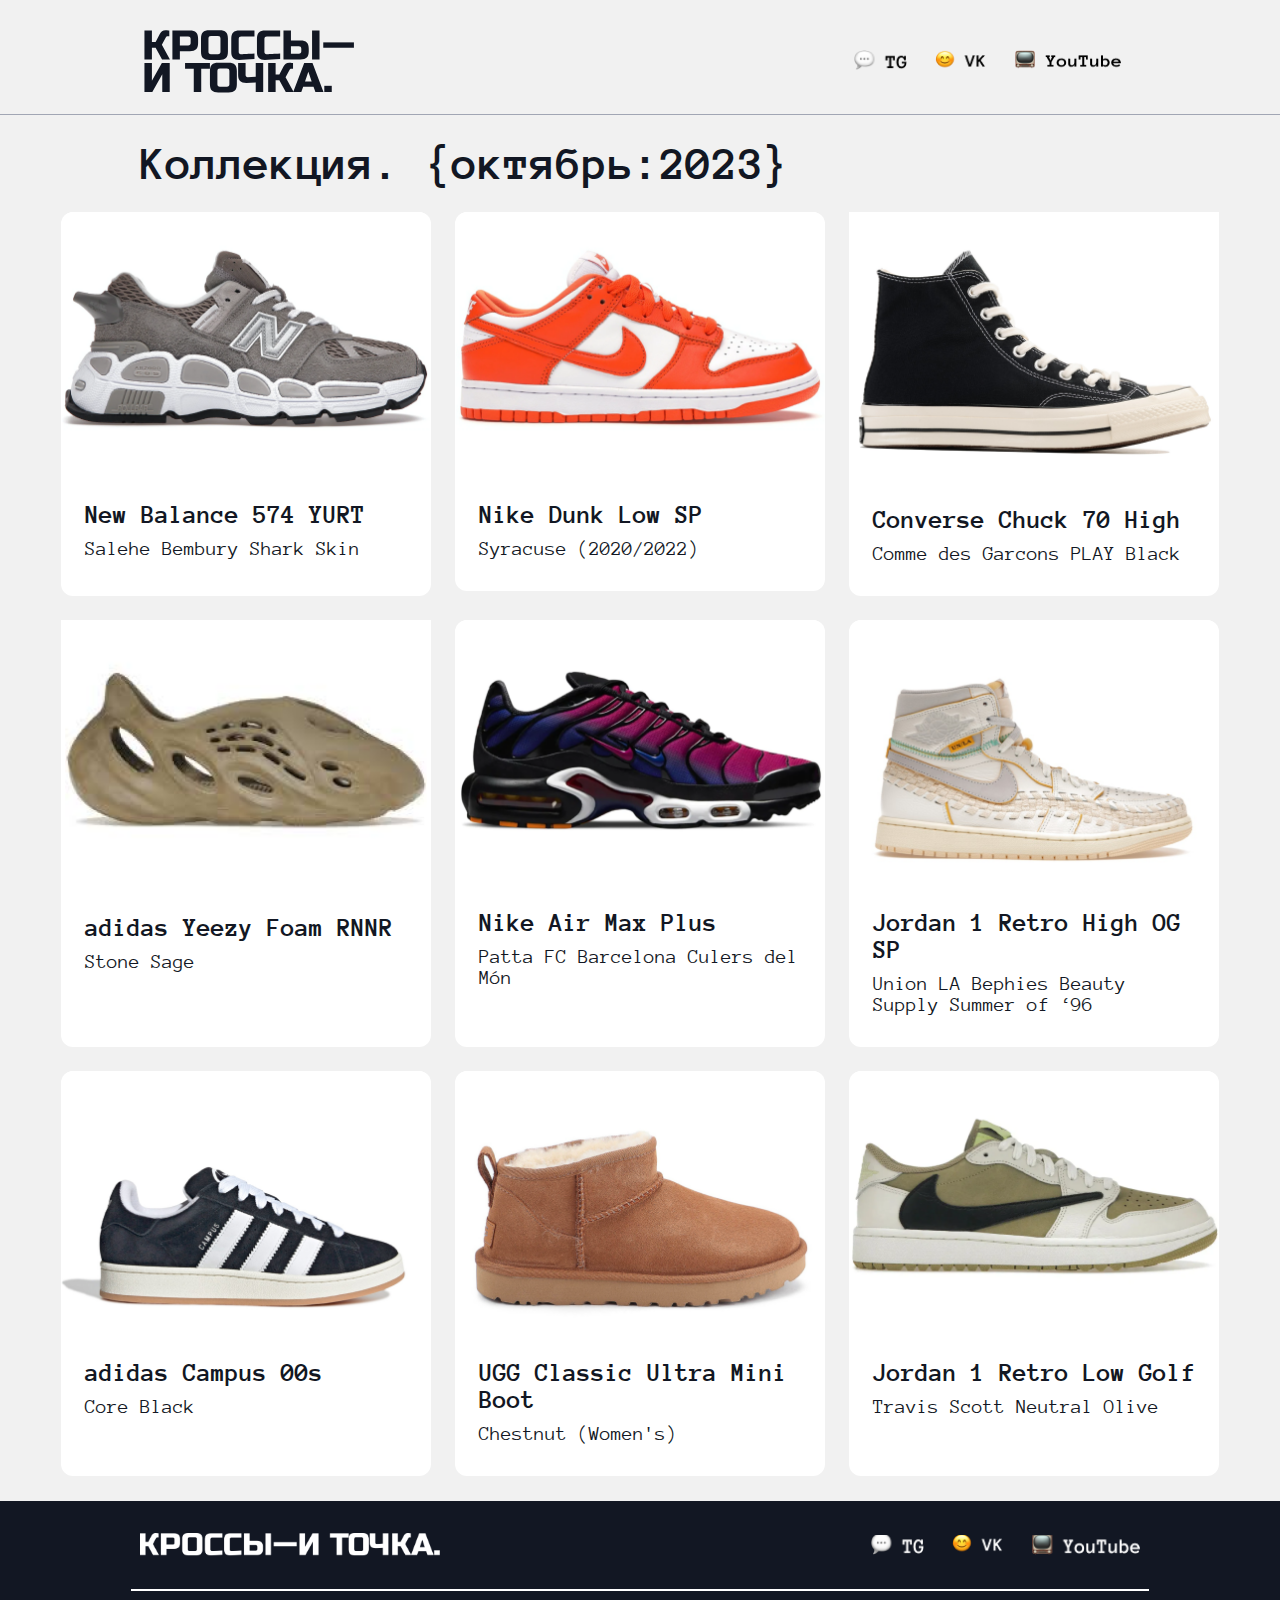
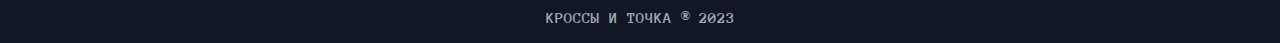
==== web/index.html @ 79cdb0aa "Добавил проект" ====
<!DOCTYPE html>

<html lang="ru">

<head>
  <meta charset="UTF-8">
  <meta name="viewport" content="width=device-width, initial-scale=1.0">
  <title>Кроссы — и точка</title>
  <link rel="stylesheet" href="kros1.css" />
  <header>
    <div class="header-content">
      <a href="file:///C:/Users/kabys/Desktop/web/krosi.html"><img class=logo alt="logo" src="logo.svg"></a>
      <nav class="header-links">
        <a href="https://t.me/breakingmash"><img class="tghd" alt="Telegram link" src="tg.png"></a>
        <a href="https://vk.com/id275613746"><img class="vkhd" alt="VK link" src="vk.png"></a>
        <a href="https://www.youtube.com/@yandex"><img class="ythd" alt="YouTube link" src="yt.png"></a>
      </nav>
    </div>
  </header>
</head>

<body>
  <h2 class="subtitle">Коллекция. {октябрь:2023} </h2>
  <main class="main">
    <div style="display: flex; margin-bottom: 24px;">
      <div class="container">
        <img alt="New Balance 574 YURT" src="1.png" style="object-fit: contain;">
        <div class="text">
          <h3 class="container__title">New Balance 574 YURT</h3>
          <p class="container__text">Salehe Bembury Shark Skin</p>
        </div>
      </div>
      <a href="NikeDunkLow.html">
        <div class="container" style="margin: 0px 24px;">
          <img alt="Nike Dunk Low SP" src="2.png" style="object-fit: contain;">
          <div class="text">
            <h3 class="container__title">Nike Dunk Low SP</h3>
            <p class="container__text">Syracuse (2020/2022)</p>
          </div>
        </div>
      </a>
      <div class="container">
        <img alt="Converse Chuck 70 High" src="3.png" style="object-fit: contain;">
        <div class="text">
          <h3 class="container__title">Converse Chuck 70 High</h3>
          <p class="container__text">Comme des Garcons PLAY Black</p>
        </div>
      </div>
    </div>
    <div style="display: flex; margin-bottom: 24px;">
      <div class="container">
        <img alt="adidas Yeezy Foam RNNR" src="4.png" style="object-fit: contain;">
        <div class="text">
          <h3 class="container__title">adidas Yeezy Foam RNNR</h3>
          <p class="container__text">Stone Sage</p>
        </div>
      </div>
      <div class="container" style="margin: 0px 24px;">
        <img alt="Nike Air Max Plus" src="5.png" style="object-fit: contain;">
        <div class="text">
          <h3 class="container__title">Nike Air Max Plus</h3>
          <p class="container__text">Patta FC Barcelona Culers del Món</p>
        </div>
      </div>
      <div class="container">
        <img alt="Jordan 1 Retro High OG SP" src="6.png" style="object-fit: contain;">
        <div class="text">
          <h3 class="container__title">Jordan 1 Retro High OG SP</h3>
          <p class="container__text">Union LA Bephies Beauty Supply Summer of ‘96</p>
        </div>
      </div>
    </div>
    <div style="display: flex; margin-bottom: 25px;">
      <div class="container">
        <img alt="adidas Campus 00s" src="7.png" style="object-fit: contain;">
        <div class="text">
          <h3 class="container__title">adidas Campus 00s</h3>
          <p class="container__text">Core Black</p>
        </div>
      </div>
      <div class="container" style="margin: 0px 24px;">
        <img alt="UGG Classic Ultra Mini Boot" src="8.png" style="object-fit: contain;">
        <div class="text">
          <h3 class="container__title">UGG Classic Ultra Mini Boot</h3>
          <p class="container__text">Chestnut (Women's)</p>
        </div>
      </div>
      <div class="container">
        <img alt="Jordan 1 Retro Low Golf" src="9.png" style="object-fit: contain;">
        <div class="text">
          <h3 class="container__title">Jordan 1 Retro Low Golf</h3>
          <p class="container__text">Travis Scott Neutral Olive</p>
        </div>
      </div>
    </div>
  </main>
</body>


<footer class="footer">
  <div class="footer-content">
    <img class="logo-footer" src="logo_footer.png" alt="logo">
    <div class="footer-links">
      <a href="https://t.me/breakingmash"><img class="tgf" alt="Telegram link" src="tgw.png"></a>
      <a href="https://vk.com/id275613746"><img class="vkf" alt="VK link" src="vkw.png"></a>
      <a href="https://www.youtube.com/@yandex"><img class="ytf" alt="YouTube link" src="ytw.png"></a>
    </div>
  </div>
  <hr>
  <p class="footer-text">КРОССЫ И ТОЧКА ® 2023</p>
</footer>

</html>
---- web/kros1.css ----
@font-face {
    font-family: "Anonymous Pro";
    src: url(fonts/AnonymousPro-Bold.ttf);
    font-weight: 700;
}

@font-face {
    font-family: "Anonymous Pro";
    src: url(fonts/AnonymousPro-Regular.ttf);
}

img {
    width: 370px;
}

header {
    border-bottom: 1px solid #A1A6B4;
    max-width: 1440px;
    width: 100%;
}

.header-content {
    display: flex;
    flex-direction: row;
    justify-content: space-between;
    max-width: 1440px;
    width: 100%;
}

.logo {
    width: 212.34px;
    height: 63.24px;
    margin: 30.18px 0px 16.58px 142.52px;
}

.header-links {
    margin-right: 157px;
}

.tghd {
    width: 53px;
    height: 20px;
    padding-top: 50px;
    padding-right: 24px;
}

.vkhd {
    width: 52px;
    height: 20px;
    padding-right: 24px;
}

.ythd {
    width: 108px;
    height: 20px;
}

.subtitle {
    font-family: "Anonymous Pro";
    color: #121723;
    font-size: 48px;
    font-style: normal;
    font-weight: 700;
    line-height: 100%;
    margin: 25px 0px 24px 139.5px;
    background-color: #F1F1F1
}

body {
    background-color: #F1F1F1;
    max-width: 1440px;
    width: 100%;
    margin: 0px;
    padding: 0px;
}

.main {
    display: flex;
    align-items: center;
    justify-content: center;
    flex-direction: column;
    background-color: #F1F1F1;
    max-width: 1440px;
    width: 100%;
}

.container {
    display: inline-block;
    background-color: #FFFFFF;
    border-radius: 12px;
    max-width: 370px;
    width: 100%;
}

.text {
    margin: 32px 24px;
}

.container__title {
    color: #121723;
    font-family: Anonymous Pro;
    font-size: 26px;
    font-style: normal;
    font-weight: 700;
    line-height: normal;
    margin-bottom: 10px;
}

.container__text {
    color: #121723;
    font-family: Anonymous Pro;
    font-size: 20px;
    font-style: normal;
    font-weight: 400;
    line-height: normal;
    margin-top: 0px;
}

.footer {
    background-color: #121723;
    height: 142px;
    max-width: 1440px;
    width: 100%;
}

.footer-content {
    display: flex;
    justify-content: space-between;
}

.logo-footer {
    width: 299.65px;
    height: 22.32px;
    margin-top: 32px;
    margin-left: 140px;
    margin-bottom: 33px;
}

.footer-links {
    margin-right: 140px;
}

.tgf {
    margin-top: 33.16px;
    margin-right: 24px;
    width: 53px;
    height: 20px;
}

.vkf {
    margin-right: 24px;
    width: 52px;
    height: 20px;
}

.ytf {
    width: 108px;
    height: 20px;
}

hr {
    border: white 1px solid;
    margin: 0px 131px;
}

.footer-text {
    color: #A1A6B4;
    font-family: Anonymous Pro;
    font-size: 16px;
    font-style: normal;
    font-weight: 700;
    line-height: normal;
    display: flex;
    justify-content: center;
    margin-bottom: 24px;
    margin-top: 18px;
}
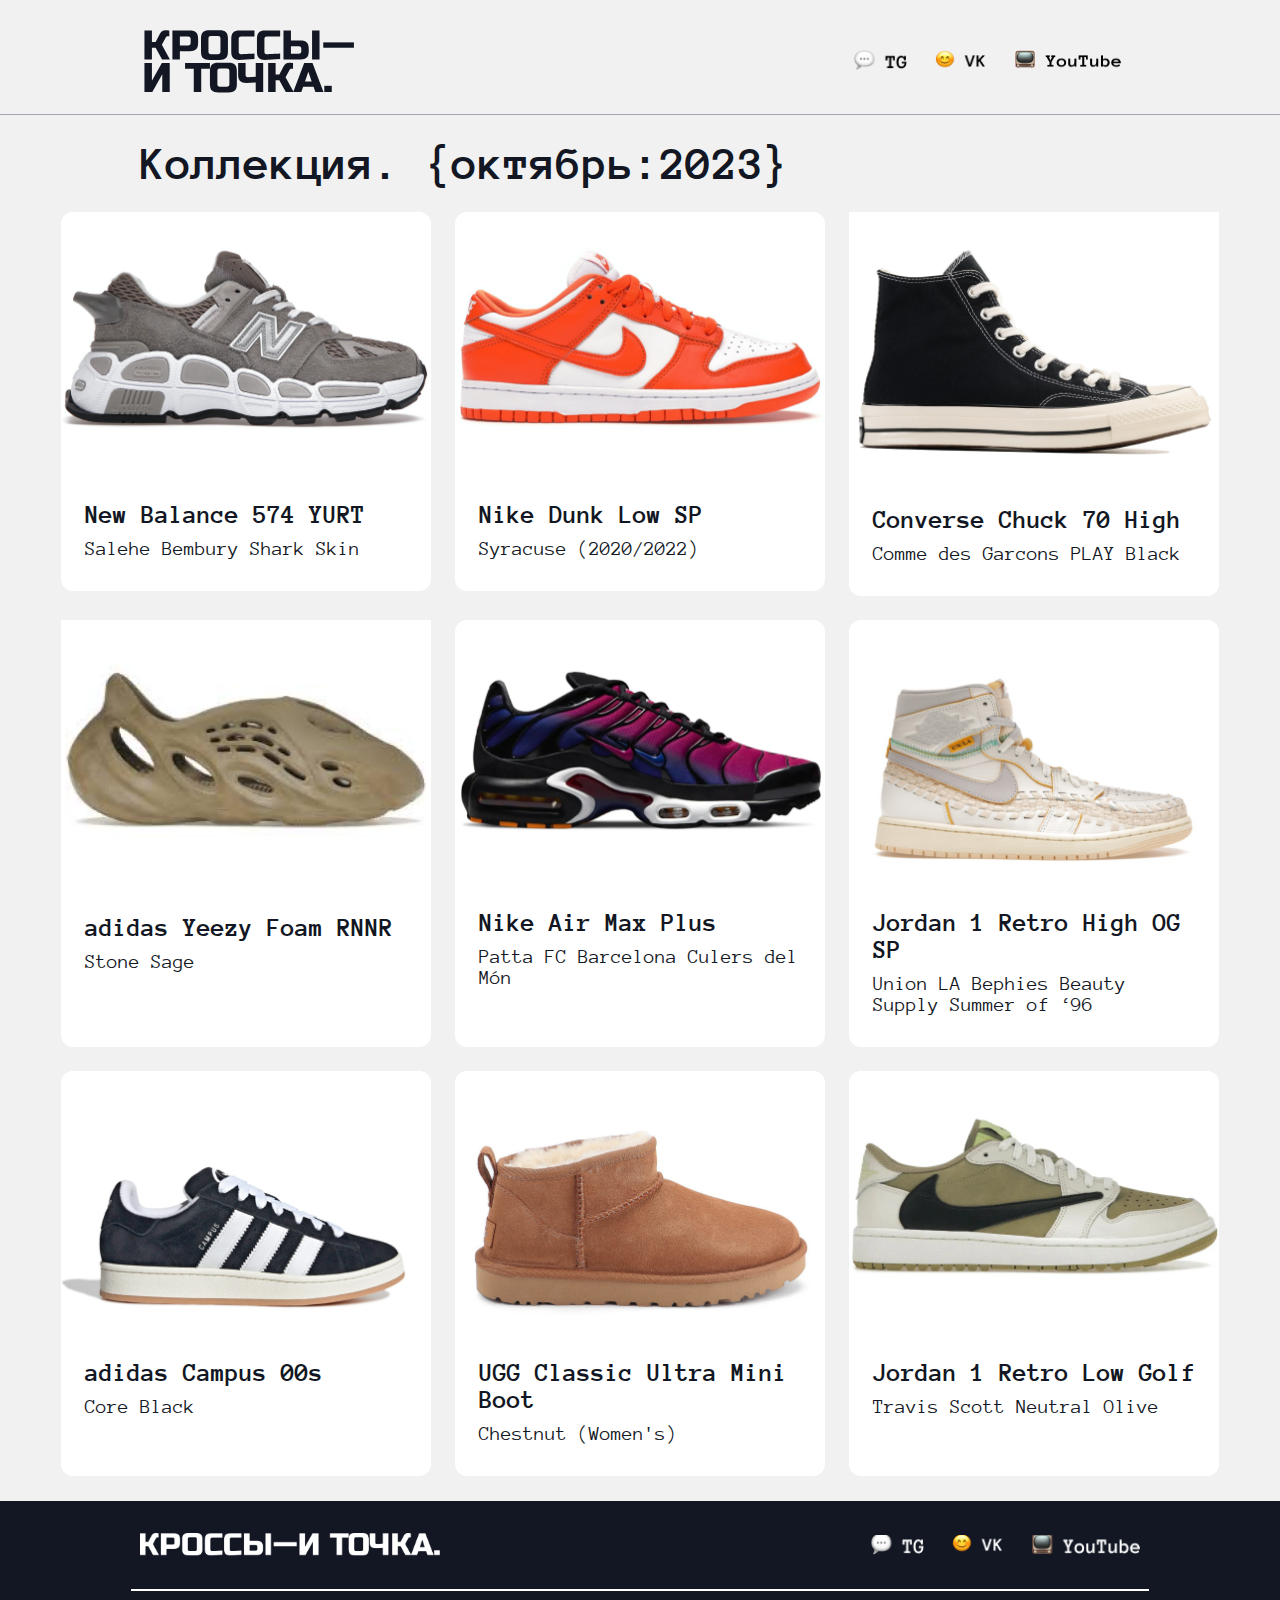
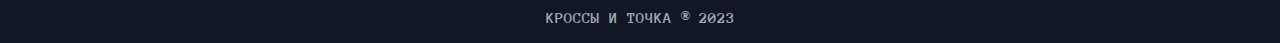
==== commit 9f83c16d: "Готовый без моблы" ====
--- a/web/index.html
+++ b/web/index.html
@@ -9,7 +9,7 @@
   <link rel="stylesheet" href="kros1.css" />
   <header>
     <div class="header-content">
-      <a href="file:///C:/Users/kabys/Desktop/web/krosi.html"><img class=logo alt="logo" src="logo.svg"></a>
+      <a href="file:///C:/Users/kabys/Desktop/web/index.html"><img class=logo alt="logo" src="logo.svg"></a>
       <nav class="header-links">
         <a href="https://t.me/breakingmash"><img class="tghd" alt="Telegram link" src="tg.png"></a>
         <a href="https://vk.com/id275613746"><img class="vkhd" alt="VK link" src="vk.png"></a>
@@ -23,6 +23,7 @@
   <h2 class="subtitle">Коллекция. {октябрь:2023} </h2>
   <main class="main">
     <div style="display: flex; margin-bottom: 24px;">
+      <a href="NewBalance574.html">
       <div class="container">
         <img alt="New Balance 574 YURT" src="1.png" style="object-fit: contain;">
         <div class="text">
@@ -30,6 +31,7 @@
           <p class="container__text">Salehe Bembury Shark Skin</p>
         </div>
       </div>
+    </a>
       <a href="NikeDunkLow.html">
         <div class="container" style="margin: 0px 24px;">
           <img alt="Nike Dunk Low SP" src="2.png" style="object-fit: contain;">
@@ -39,6 +41,7 @@
           </div>
         </div>
       </a>
+      <a href="Converse Chuck 70 High.html">
       <div class="container">
         <img alt="Converse Chuck 70 High" src="3.png" style="object-fit: contain;">
         <div class="text">
@@ -46,6 +49,7 @@
           <p class="container__text">Comme des Garcons PLAY Black</p>
         </div>
       </div>
+    </a>
     </div>
     <div style="display: flex; margin-bottom: 24px;">
       <div class="container">
